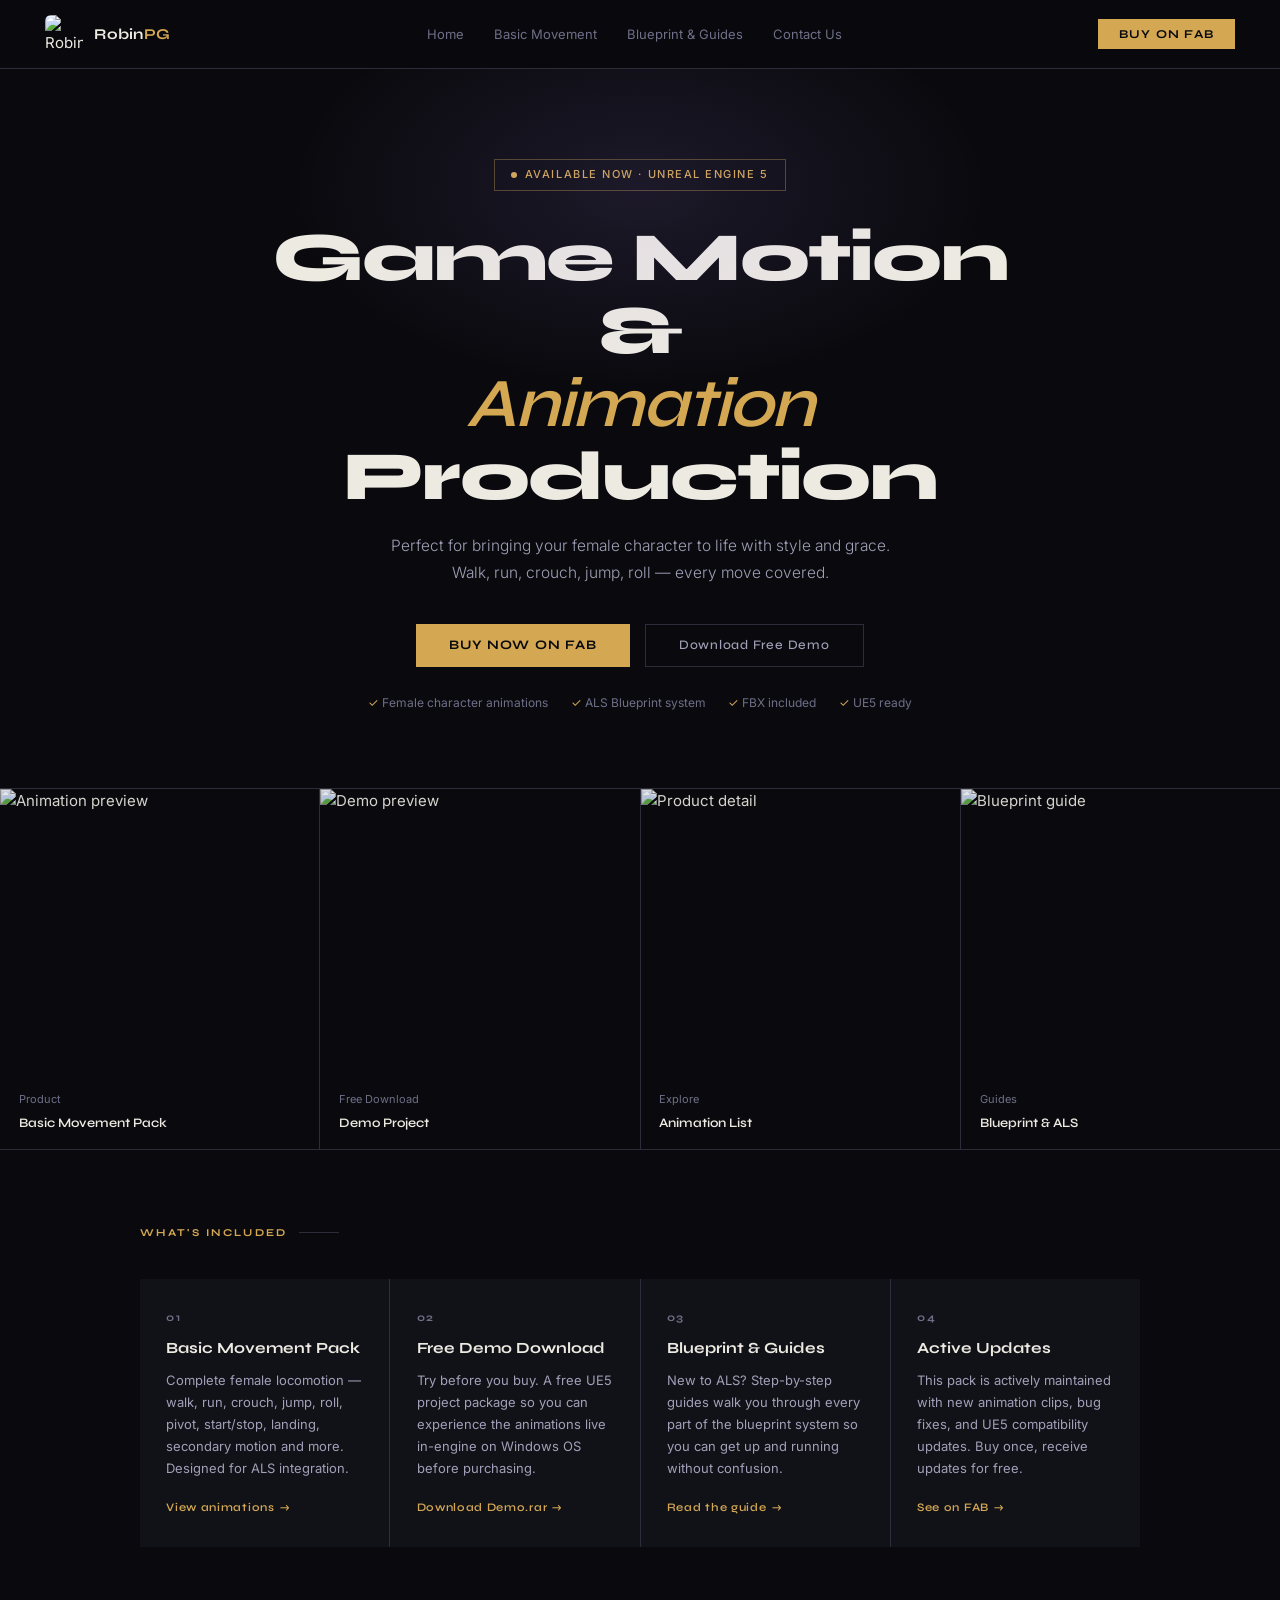
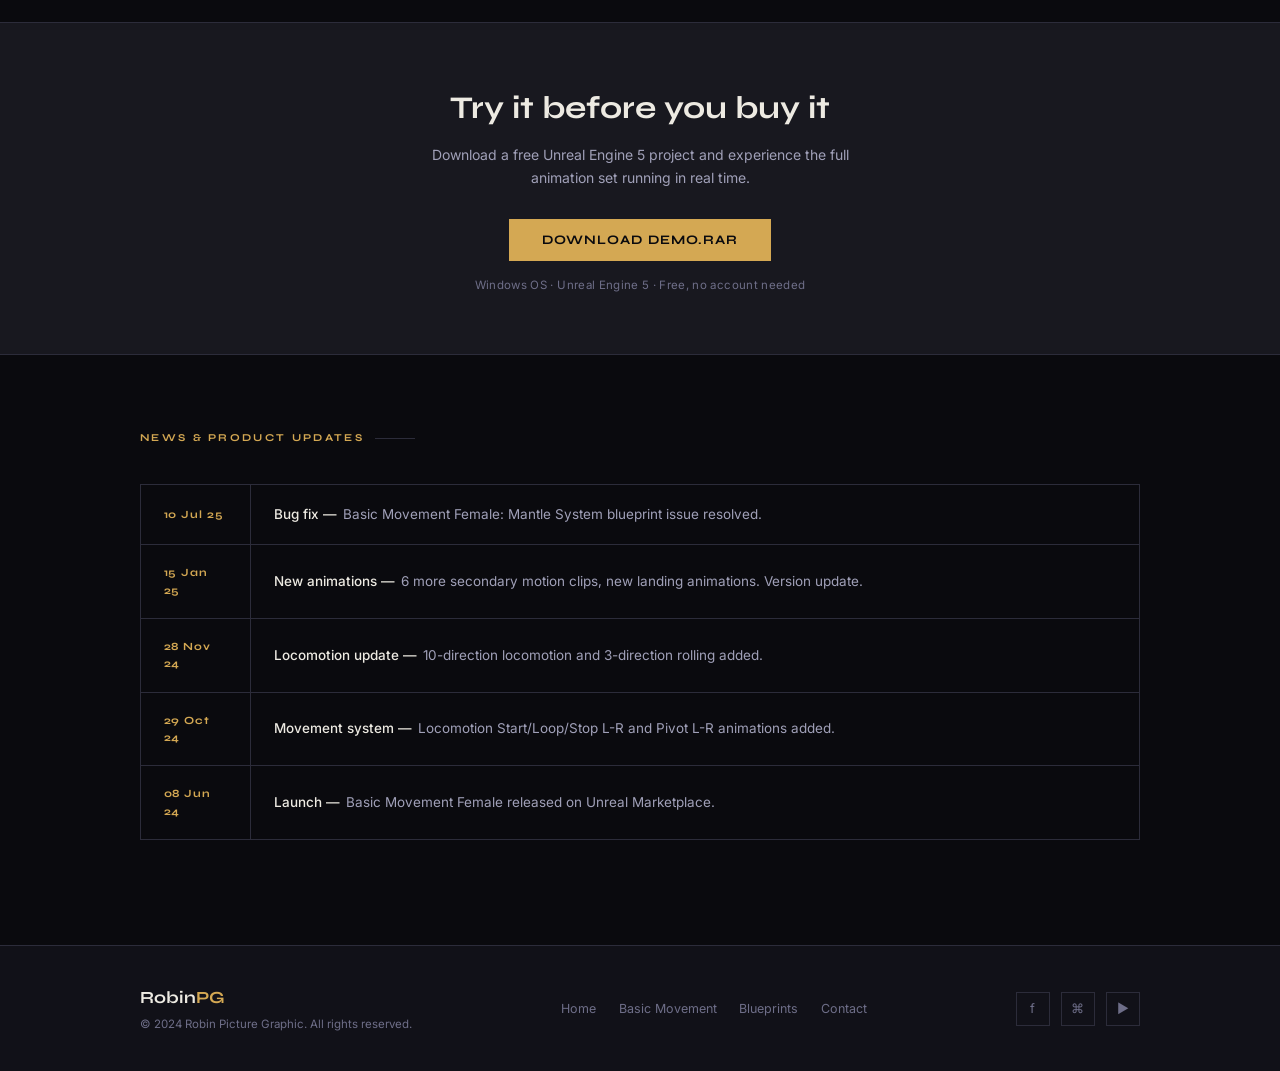
==== index.html @ 4c205e4a "Add files via upload" ====
<!DOCTYPE html>
<html lang="en">
<head>
<meta charset="UTF-8"/>
<meta name="viewport" content="width=device-width,initial-scale=1"/>
<meta name="description" content="RobinPictureGraphic Game motion and animation for Unreal Engine 5. Perfect for bringing your female character to life with style and grace."/>
<meta property="og:title" content="Robin Picture Graphic | Game Animation Production"/>
<meta property="og:description" content="Professional 3D animation packs for Unreal Engine 5. Female character locomotion, ALS blueprint support, FBX included."/>
<title>Robin Picture Graphic | Game Animation Production</title>
<link rel="stylesheet" href="style.css"/>
<link href="https://fonts.googleapis.com/css2?family=Syne:wght@400;600;700;800&family=Inter:wght@300;400;500&display=swap" rel="stylesheet"/>
<style>
*,*::before,*::after{box-sizing:border-box;margin:0;padding:0}
:root{
  --bg:#0A0A0E;
  --s1:#111118;
  --s2:#18181F;
  --s3:#22222C;
  --border:#2C2C3A;
  --text:#EDEAE2;
  --muted:#6E6E88;
  --soft:#A0A0B8;
  --gold:#D4A853;
  --display:'Syne',sans-serif;
  --body:'Inter',sans-serif;
}
html{font-family:var(--body);background:var(--bg);color:var(--text);font-size:15px;line-height:1.6}
a{text-decoration:none;color:inherit}
img{display:block;max-width:100%}

/* NAV */
nav{
  position:sticky;top:0;z-index:200;
  display:flex;align-items:center;justify-content:space-between;
  padding:1rem 3rem;
  background:rgba(10,10,14,0.95);
  border-bottom:1px solid var(--border);
  backdrop-filter:blur(12px);
}
.logo{display:flex;align-items:center;gap:0.75rem}
.logo img{width:38px;height:38px;border-radius:6px;object-fit:cover}
.logo-text{font-family:var(--display);font-size:15px;font-weight:700;letter-spacing:0.02em}
.logo-text span{color:var(--gold)}
.nav-links{display:flex;gap:2rem;font-size:13px;color:var(--muted)}
.nav-links a{transition:color 0.2s}
.nav-links a:hover{color:var(--text)}
.nav-buy{
  font-family:var(--display);font-size:12px;font-weight:700;letter-spacing:0.1em;
  text-transform:uppercase;background:var(--gold);color:#0A0A0E;
  border:none;padding:0.55rem 1.4rem;cursor:pointer;transition:opacity 0.2s;
}
.nav-buy:hover{opacity:0.85}
@media(max-width:768px){
  nav{padding:1rem 1.25rem}
  .nav-links{display:none}
}

/* HERO */
.hero{
  position:relative;overflow:hidden;
  display:flex;flex-direction:column;align-items:center;
  text-align:center;padding:6rem 2rem 5rem;
}
.hero-glow{
  position:absolute;top:-80px;left:50%;transform:translateX(-50%);
  width:700px;height:400px;
  background:radial-gradient(ellipse,rgba(155,127,232,0.13) 0%,transparent 70%);
  pointer-events:none;
}
.hero-chip{
  display:inline-flex;align-items:center;gap:0.5rem;
  font-size:11px;font-weight:500;letter-spacing:0.14em;text-transform:uppercase;
  color:var(--gold);border:1px solid rgba(212,168,83,0.35);
  padding:0.4rem 1.1rem;margin-bottom:2rem;
}
.hero-chip-dot{width:6px;height:6px;background:var(--gold);border-radius:50%;animation:pulse 2s infinite}
@keyframes pulse{0%,100%{opacity:1}50%{opacity:0.4}}
h1{
  font-family:var(--display);
  font-size:clamp(2.4rem,5.5vw,4.6rem);
  font-weight:800;line-height:1.06;letter-spacing:-0.025em;
  max-width:760px;margin-bottom:1.25rem;
}
h1 em{font-style:italic;color:var(--gold);font-weight:600}
.hero-desc{
  font-size:15.5px;color:var(--soft);line-height:1.75;
  max-width:520px;margin:0 auto 2.5rem;font-weight:300;
}
.hero-btns{display:flex;gap:1rem;justify-content:center;flex-wrap:wrap;margin-bottom:1.75rem}
.btn-primary{
  font-family:var(--display);font-size:13px;font-weight:700;letter-spacing:0.08em;
  text-transform:uppercase;background:var(--gold);color:#0A0A0E;
  border:none;padding:0.85rem 2.2rem;cursor:pointer;transition:opacity 0.2s;
}
.btn-primary:hover{opacity:0.82}
.btn-secondary{
  font-family:var(--display);font-size:13px;font-weight:500;letter-spacing:0.06em;
  background:transparent;color:var(--soft);border:1px solid var(--border);
  padding:0.85rem 2.2rem;cursor:pointer;transition:all 0.2s;
}
.btn-secondary:hover{border-color:var(--soft);color:var(--text)}
.hero-tags{display:flex;gap:1.5rem;justify-content:center;flex-wrap:wrap;font-size:12px;color:var(--muted)}
.hero-tags span::before{content:'✓ ';color:var(--gold)}

/* IMAGE STRIP */
.img-strip{
  display:flex;gap:0;
  border-top:1px solid var(--border);border-bottom:1px solid var(--border);
  overflow:hidden;
}
.img-strip-item{
  flex:1;position:relative;overflow:hidden;
  aspect-ratio:2/3;max-height:360px;
}
.img-strip-item img{
  width:100%;height:100%;object-fit:cover;
  filter:saturate(0.85) brightness(0.9);
  transition:transform 0.5s ease,filter 0.3s;
}
.img-strip-item:hover img{transform:scale(1.04);filter:saturate(1) brightness(1)}
.img-strip-item:not(:last-child){border-right:1px solid var(--border)}
.img-strip-label{
  position:absolute;bottom:0;left:0;right:0;
  padding:1.5rem 1.25rem 1rem;
  background:linear-gradient(transparent,rgba(10,10,14,0.88));
  font-family:var(--display);font-size:13px;font-weight:600;color:var(--text);
}
.img-strip-label small{
  display:block;font-size:11px;color:var(--muted);
  font-weight:400;margin-bottom:0.25rem;font-family:var(--body);
}
@media(max-width:600px){
  .img-strip{flex-wrap:wrap}
  .img-strip-item{flex:1 1 50%;max-height:200px}
}

/* SECTIONS */
.section{max-width:1060px;margin:0 auto;padding:5rem 2rem}
.section-eyebrow{
  font-family:var(--display);font-size:10.5px;font-weight:700;
  letter-spacing:0.22em;text-transform:uppercase;color:var(--gold);
  display:flex;align-items:center;gap:0.75rem;margin-bottom:2.5rem;
}
.section-eyebrow::after{content:'';flex:none;width:40px;height:1px;background:var(--border)}

/* CARDS */
.cards{
  display:grid;
  grid-template-columns:repeat(auto-fit,minmax(230px,1fr));
  gap:1px;background:var(--border);
}
.card{
  background:var(--s1);padding:2rem 1.75rem;
  display:flex;flex-direction:column;gap:0.75rem;
  transition:background 0.2s;
}
.card:hover{background:var(--s2)}
.card-num{font-family:var(--display);font-size:11px;font-weight:700;letter-spacing:0.15em;color:var(--muted)}
.card-title{font-family:var(--display);font-size:15.5px;font-weight:700;line-height:1.3}
.card-body{font-size:13px;color:var(--soft);line-height:1.7;flex:1}
.card-cta{
  display:inline-flex;align-items:center;gap:0.35rem;
  font-family:var(--display);font-size:11.5px;font-weight:600;
  letter-spacing:0.06em;color:var(--gold);margin-top:0.5rem;
  transition:gap 0.2s;
}
.card-cta:hover{gap:0.65rem}
.card-cta::after{content:'→'}

/* DEMO STRIP */
.demo-strip{
  background:var(--s2);
  border-top:1px solid var(--border);border-bottom:1px solid var(--border);
  padding:4rem 2rem;text-align:center;
}
.demo-strip h2{
  font-family:var(--display);font-size:clamp(1.6rem,3vw,2.1rem);
  font-weight:700;margin-bottom:0.75rem;
}
.demo-strip p{
  font-size:14px;color:var(--soft);margin-bottom:2rem;
  max-width:420px;margin-left:auto;margin-right:auto;
}
.demo-note{font-size:11.5px;color:var(--muted);margin-top:1rem;letter-spacing:0.03em}

/* NEWS */
.news-grid{border:1px solid var(--border)}
.news-row{
  display:grid;grid-template-columns:110px 1fr;
  border-bottom:1px solid var(--border);
  transition:background 0.15s;
}
.news-row:last-child{border-bottom:none}
.news-row:hover{background:var(--s2)}
.news-date{
  font-family:var(--display);font-size:11px;font-weight:700;
  letter-spacing:0.08em;color:var(--gold);
  padding:1.25rem 1.5rem;border-right:1px solid var(--border);
  display:flex;align-items:center;
}
.news-content{
  padding:1.25rem 1.5rem;font-size:13.5px;
  color:var(--soft);display:flex;align-items:center;
}
.news-content strong{color:var(--text);font-weight:500;margin-right:0.4rem}
@media(max-width:480px){
  .news-row{grid-template-columns:1fr}
  .news-date{border-right:none;border-bottom:1px solid var(--border);padding:0.75rem 1.25rem}
  .news-content{padding:0.75rem 1.25rem}
}

/* FOOTER */
.footer-wrap{border-top:1px solid var(--border);background:var(--s1)}
footer{
  max-width:1060px;margin:0 auto;
  display:flex;align-items:center;justify-content:space-between;flex-wrap:wrap;
  gap:2rem;padding:2.5rem 2rem;
}
.footer-logo{font-family:var(--display);font-size:17px;font-weight:700}
.footer-logo span{color:var(--gold)}
.footer-copy{font-size:11.5px;color:var(--muted);margin-top:0.3rem}
.footer-nav{display:flex;gap:1.5rem;font-size:12.5px;color:var(--muted);flex-wrap:wrap}
.footer-nav a:hover{color:var(--text)}
.footer-socials{display:flex;gap:0.75rem}
.soc{
  width:34px;height:34px;border:1px solid var(--border);
  display:flex;align-items:center;justify-content:center;
  font-size:13px;color:var(--muted);
  transition:border-color 0.2s,color 0.2s;
}
.soc:hover{border-color:var(--gold);color:var(--gold)}
</style>
</head>
<body>

<!-- NAV -->
<nav>
  <div class="logo">
    <img src="https://static.wixstatic.com/media/488316_b3b11ac11bd940b08bc36788330957ce~mv2.png/v1/fill/w_56,h_56,al_c,q_85,usm_0.66_1.00_0.01,enc_avif,quality_auto/logo_RPG2.png" alt="RobinPG logo"/>
    <div class="logo-text">Robin<span>PG</span></div>
  </div>
  <div class="nav-links">
    <a href="#">Home</a>
    <a href="https://oorsupicha.wixsite.com/robinpg/basic-movement">Basic Movement</a>
    <a href="https://oorsupicha.wixsite.com/robinpg/blueprint-and-guides">Blueprint &amp; Guides</a>
    <a href="https://oorsupicha.wixsite.com/robinpg/contact-us">Contact Us</a>
  </div>
  <button class="nav-buy" onclick="window.open('https://www.fab.com/listings/f903e60f-a637-429e-97ec-33722971b1d1','_blank')">Buy on FAB</button>
</nav>

<!-- HERO -->
<div class="hero">
  <div class="hero-glow"></div>
  <div class="hero-chip"><span class="hero-chip-dot"></span>Available Now · Unreal Engine 5</div>
  <h1>Game Motion &amp;<br><em>Animation</em> Production</h1>
  <p class="hero-desc">Perfect for bringing your female character to life with style and grace. Walk, run, crouch, jump, roll — every move covered.</p>
  <div class="hero-btns">
    <button class="btn-primary" onclick="window.open('https://www.fab.com/listings/f903e60f-a637-429e-97ec-33722971b1d1','_blank')">Buy Now on FAB</button>
    <button class="btn-secondary" onclick="window.open('https://drive.google.com/file/d/1ZdaNpgK0gjzgt8y84PpmEABGJRZmM4BS/view?usp=sharing','_blank')">Download Free Demo</button>
  </div>
  <div class="hero-tags">
    <span>Female character animations</span>
    <span>ALS Blueprint system</span>
    <span>FBX included</span>
    <span>UE5 ready</span>
  </div>
</div>

<!-- IMAGE STRIP -->
<div class="img-strip">
  <div class="img-strip-item">
    <img src="https://static.wixstatic.com/media/488316_181d88b80de443e38e8d1ba284f438f4~mv2.png/v1/fill/w_550,h_307,al_c,q_85,usm_0.66_1.00_0.01,enc_avif,quality_auto/488316_181d88b80de443e38e8d1ba284f438f4~mv2.png" alt="Animation preview"/>
    <div class="img-strip-label"><small>Product</small>Basic Movement Pack</div>
  </div>
  <div class="img-strip-item">
    <img src="https://static.wixstatic.com/media/488316_f978b1016e4345289bfbb3eeb888606a~mv2.jpg/v1/crop/x_628,y_0,w_860,h_1080/fill/w_302,h_462,al_c,q_80,usm_0.66_1.00_0.01,enc_avif,quality_auto/pic00-2.jpg" alt="Demo preview"/>
    <div class="img-strip-label"><small>Free Download</small>Demo Project</div>
  </div>
  <div class="img-strip-item">
    <img src="https://static.wixstatic.com/media/488316_32810562351c4e7c95b2864ee996c049~mv2.png/v1/crop/x_736,y_122,w_538,h_676/fill/w_302,h_462,al_c,q_85,usm_0.66_1.00_0.01,enc_avif,quality_auto/pic01-2.png" alt="Product detail"/>
    <div class="img-strip-label"><small>Explore</small>Animation List</div>
  </div>
  <div class="img-strip-item">
    <img src="https://static.wixstatic.com/media/488316_c382072b912c4fbcb1129ee460ebbb0b~mv2.png/v1/crop/x_862,y_0,w_860,h_1080/fill/w_302,h_462,al_c,q_85,usm_0.66_1.00_0.01,enc_avif,quality_auto/pic02-2.png" alt="Blueprint guide"/>
    <div class="img-strip-label"><small>Guides</small>Blueprint &amp; ALS</div>
  </div>
</div>

<!-- FEATURE CARDS -->
<div class="section">
  <div class="section-eyebrow">What's included</div>
  <div class="cards">
    <div class="card">
      <div class="card-num">01</div>
      <div class="card-title">Basic Movement Pack</div>
      <div class="card-body">Complete female locomotion — walk, run, crouch, jump, roll, pivot, start/stop, landing, secondary motion and more. Designed for ALS integration.</div>
      <a class="card-cta" href="https://oorsupicha.wixsite.com/robinpg/basic-movement">View animations</a>
    </div>
    <div class="card">
      <div class="card-num">02</div>
      <div class="card-title">Free Demo Download</div>
      <div class="card-body">Try before you buy. A free UE5 project package so you can experience the animations live in-engine on Windows OS before purchasing.</div>
      <a class="card-cta" href="https://drive.google.com/file/d/1ZdaNpgK0gjzgt8y84PpmEABGJRZmM4BS/view?usp=sharing">Download Demo.rar</a>
    </div>
    <div class="card">
      <div class="card-num">03</div>
      <div class="card-title">Blueprint &amp; Guides</div>
      <div class="card-body">New to ALS? Step-by-step guides walk you through every part of the blueprint system so you can get up and running without confusion.</div>
      <a class="card-cta" href="https://oorsupicha.wixsite.com/robinpg/blueprint-and-guides">Read the guide</a>
    </div>
    <div class="card">
      <div class="card-num">04</div>
      <div class="card-title">Active Updates</div>
      <div class="card-body">This pack is actively maintained with new animation clips, bug fixes, and UE5 compatibility updates. Buy once, receive updates for free.</div>
      <a class="card-cta" href="https://www.fab.com/listings/f903e60f-a637-429e-97ec-33722971b1d1">See on FAB</a>
    </div>
  </div>
</div>

<!-- DEMO CTA -->
<div class="demo-strip">
  <h2>Try it before you buy it</h2>
  <p>Download a free Unreal Engine 5 project and experience the full animation set running in real time.</p>
  <button class="btn-primary" onclick="window.open('https://drive.google.com/file/d/1ZdaNpgK0gjzgt8y84PpmEABGJRZmM4BS/view?usp=sharing','_blank')">Download Demo.rar</button>
  <div class="demo-note">Windows OS · Unreal Engine 5 · Free, no account needed</div>
</div>

<!-- NEWS -->
<div class="section">
  <div class="section-eyebrow">News &amp; Product Updates</div>
  <div class="news-grid">
    <div class="news-row">
      <div class="news-date">10 Jul 25</div>
      <div class="news-content"><strong>Bug fix —</strong> Basic Movement Female: Mantle System blueprint issue resolved.</div>
    </div>
    <div class="news-row">
      <div class="news-date">15 Jan 25</div>
      <div class="news-content"><strong>New animations —</strong> 6 more secondary motion clips, new landing animations. Version update.</div>
    </div>
    <div class="news-row">
      <div class="news-date">28 Nov 24</div>
      <div class="news-content"><strong>Locomotion update —</strong> 10-direction locomotion and 3-direction rolling added.</div>
    </div>
    <div class="news-row">
      <div class="news-date">29 Oct 24</div>
      <div class="news-content"><strong>Movement system —</strong> Locomotion Start/Loop/Stop L-R and Pivot L-R animations added.</div>
    </div>
    <div class="news-row">
      <div class="news-date">08 Jun 24</div>
      <div class="news-content"><strong>Launch —</strong> Basic Movement Female released on Unreal Marketplace.</div>
    </div>
  </div>
</div>

<!-- FOOTER -->
<div class="footer-wrap">
  <footer>
    <div>
      <div class="footer-logo">Robin<span>PG</span></div>
      <div class="footer-copy">© 2024 Robin Picture Graphic. All rights reserved.</div>
    </div>
    <div class="footer-nav">
      <a href="#">Home</a>
      <a href="https://oorsupicha.wixsite.com/robinpg/basic-movement">Basic Movement</a>
      <a href="https://oorsupicha.wixsite.com/robinpg/blueprint-and-guides">Blueprints</a>
      <a href="https://oorsupicha.wixsite.com/robinpg/contact-us">Contact</a>
    </div>
    <div class="footer-socials">
      <a class="soc" href="https://www.facebook.com/RobinPictureGraphic" target="_blank" title="Facebook">f</a>
      <a class="soc" href="https://discord.gg/TkSjBUFa" target="_blank" title="Discord">⌘</a>
      <a class="soc" href="https://www.youtube.com/@RobinPG" target="_blank" title="YouTube">▶</a>
    </div>
  </footer>
</div>

</body>
</html>
---- style.css ----
/* ── RobinPG Shared Styles ── */
@import url('https://fonts.googleapis.com/css2?family=Syne:wght@400;600;700;800&family=Inter:wght@300;400;500&display=swap');

*,*::before,*::after{box-sizing:border-box;margin:0;padding:0}
:root{
  --bg:#0A0A0E;
  --s1:#111118;
  --s2:#18181F;
  --s3:#22222C;
  --border:#2C2C3A;
  --text:#EDEAE2;
  --muted:#6E6E88;
  --soft:#A0A0B8;
  --gold:#D4A853;
  --display:'Syne',sans-serif;
  --body:'Inter',sans-serif;
}
html{font-family:var(--body);background:var(--bg);color:var(--text);font-size:15px;line-height:1.6;scroll-behavior:smooth}
a{text-decoration:none;color:inherit}
img{display:block;max-width:100%}

/* ── NAV ── */
nav{
  position:sticky;top:0;z-index:200;
  display:flex;align-items:center;justify-content:space-between;
  padding:1rem 3rem;
  background:rgba(10,10,14,0.95);
  border-bottom:1px solid var(--border);
  backdrop-filter:blur(12px);
}
.logo{display:flex;align-items:center;gap:0.75rem}
.logo img{width:38px;height:38px;border-radius:6px;object-fit:cover}
.logo-text{font-family:var(--display);font-size:15px;font-weight:700;letter-spacing:0.02em}
.logo-text span{color:var(--gold)}
.nav-links{display:flex;gap:2rem;font-size:13px;color:var(--muted)}
.nav-links a{transition:color 0.2s}
.nav-links a:hover,.nav-links a.active{color:var(--text)}
.nav-links a.active{color:var(--gold)}
.nav-buy{
  font-family:var(--display);font-size:12px;font-weight:700;letter-spacing:0.1em;
  text-transform:uppercase;background:var(--gold);color:#0A0A0E;
  border:none;padding:0.55rem 1.4rem;cursor:pointer;transition:opacity 0.2s;
}
.nav-buy:hover{opacity:0.85}

/* ── PAGE HEADER ── */
.page-header{
  padding:4rem 3rem 3rem;border-bottom:1px solid var(--border);
  max-width:1060px;margin:0 auto;
}
.page-eyebrow{
  font-family:var(--display);font-size:10.5px;font-weight:700;
  letter-spacing:0.22em;text-transform:uppercase;color:var(--gold);
  display:flex;align-items:center;gap:0.75rem;margin-bottom:1rem;
}
.page-eyebrow::after{content:'';flex:none;width:40px;height:1px;background:var(--border)}
.page-title{font-family:var(--display);font-size:clamp(2rem,4vw,3rem);font-weight:800;line-height:1.1;margin-bottom:1rem}
.page-desc{font-size:15px;color:var(--soft);line-height:1.75;max-width:640px;font-weight:300}

/* ── SECTION ── */
.section{max-width:1060px;margin:0 auto;padding:4rem 3rem}
.section-eyebrow{
  font-family:var(--display);font-size:10.5px;font-weight:700;
  letter-spacing:0.22em;text-transform:uppercase;color:var(--gold);
  display:flex;align-items:center;gap:0.75rem;margin-bottom:2rem;
}
.section-eyebrow::after{content:'';flex:none;width:40px;height:1px;background:var(--border)}

/* ── BUTTONS ── */
.btn-primary{
  display:inline-block;
  font-family:var(--display);font-size:13px;font-weight:700;letter-spacing:0.08em;
  text-transform:uppercase;background:var(--gold);color:#0A0A0E;
  border:none;padding:0.85rem 2rem;cursor:pointer;transition:opacity 0.2s;
}
.btn-primary:hover{opacity:0.82}
.btn-secondary{
  display:inline-block;
  font-family:var(--display);font-size:13px;font-weight:500;letter-spacing:0.06em;
  background:transparent;color:var(--soft);border:1px solid var(--border);
  padding:0.85rem 2rem;cursor:pointer;transition:all 0.2s;
}
.btn-secondary:hover{border-color:var(--soft);color:var(--text)}
.btn-ghost{
  display:inline-flex;align-items:center;gap:0.4rem;
  font-family:var(--display);font-size:12px;font-weight:600;letter-spacing:0.06em;
  color:var(--gold);cursor:pointer;transition:gap 0.2s;
}
.btn-ghost:hover{gap:0.65rem}
.btn-ghost::after{content:'→'}

/* ── FOOTER ── */
.footer-wrap{border-top:1px solid var(--border);background:var(--s1);margin-top:2rem}
footer{
  max-width:1060px;margin:0 auto;
  display:flex;align-items:center;justify-content:space-between;flex-wrap:wrap;
  gap:2rem;padding:2.5rem 3rem;
}
.footer-logo{font-family:var(--display);font-size:17px;font-weight:700}
.footer-logo span{color:var(--gold)}
.footer-copy{font-size:11.5px;color:var(--muted);margin-top:0.3rem}
.footer-nav{display:flex;gap:1.5rem;font-size:12.5px;color:var(--muted);flex-wrap:wrap}
.footer-nav a:hover{color:var(--text)}
.footer-socials{display:flex;gap:0.75rem}
.soc{
  width:34px;height:34px;border:1px solid var(--border);
  display:flex;align-items:center;justify-content:center;
  font-size:13px;color:var(--muted);transition:border-color 0.2s,color 0.2s;
}
.soc:hover{border-color:var(--gold);color:var(--gold)}

/* ── RESPONSIVE ── */
@media(max-width:768px){
  nav{padding:1rem 1.25rem}
  .nav-links{display:none}
  .page-header,.section{padding-left:1.25rem;padding-right:1.25rem}
  footer{padding:2rem 1.25rem}
  .footer-nav{display:none}
}
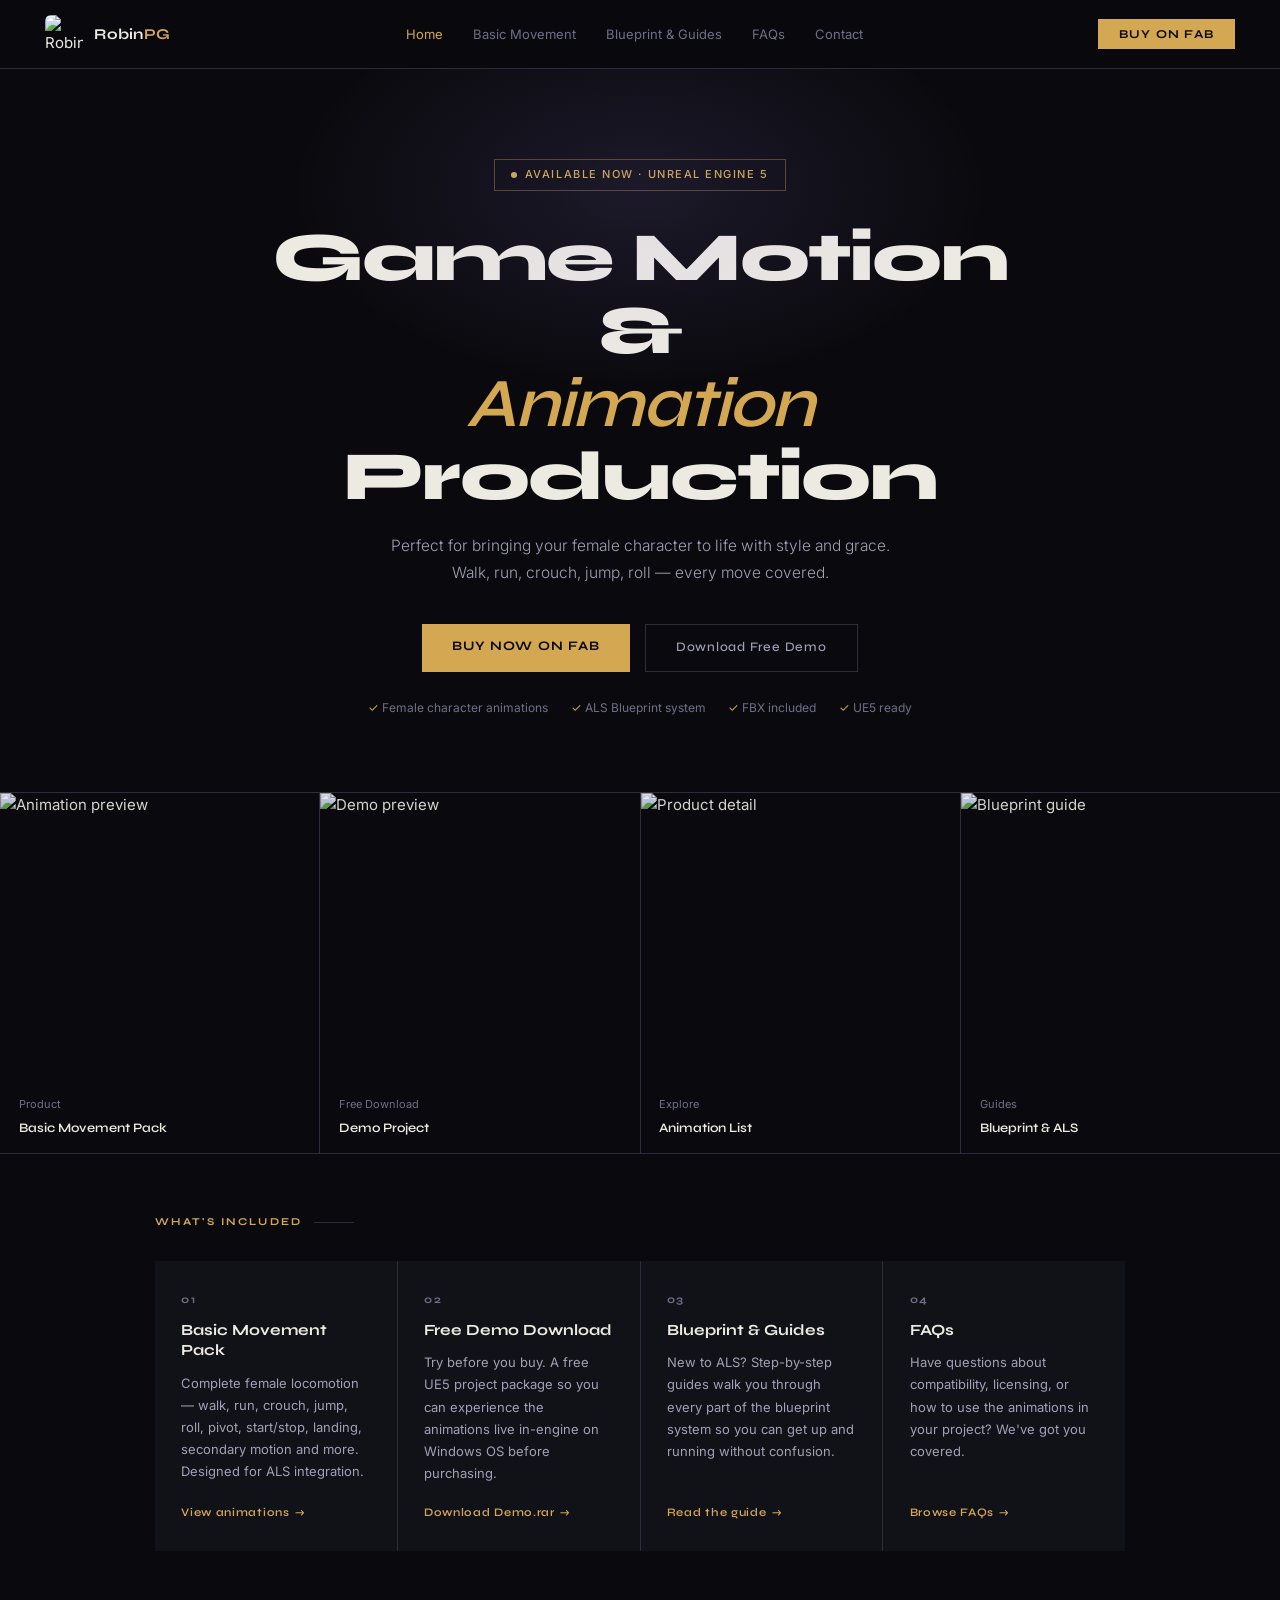
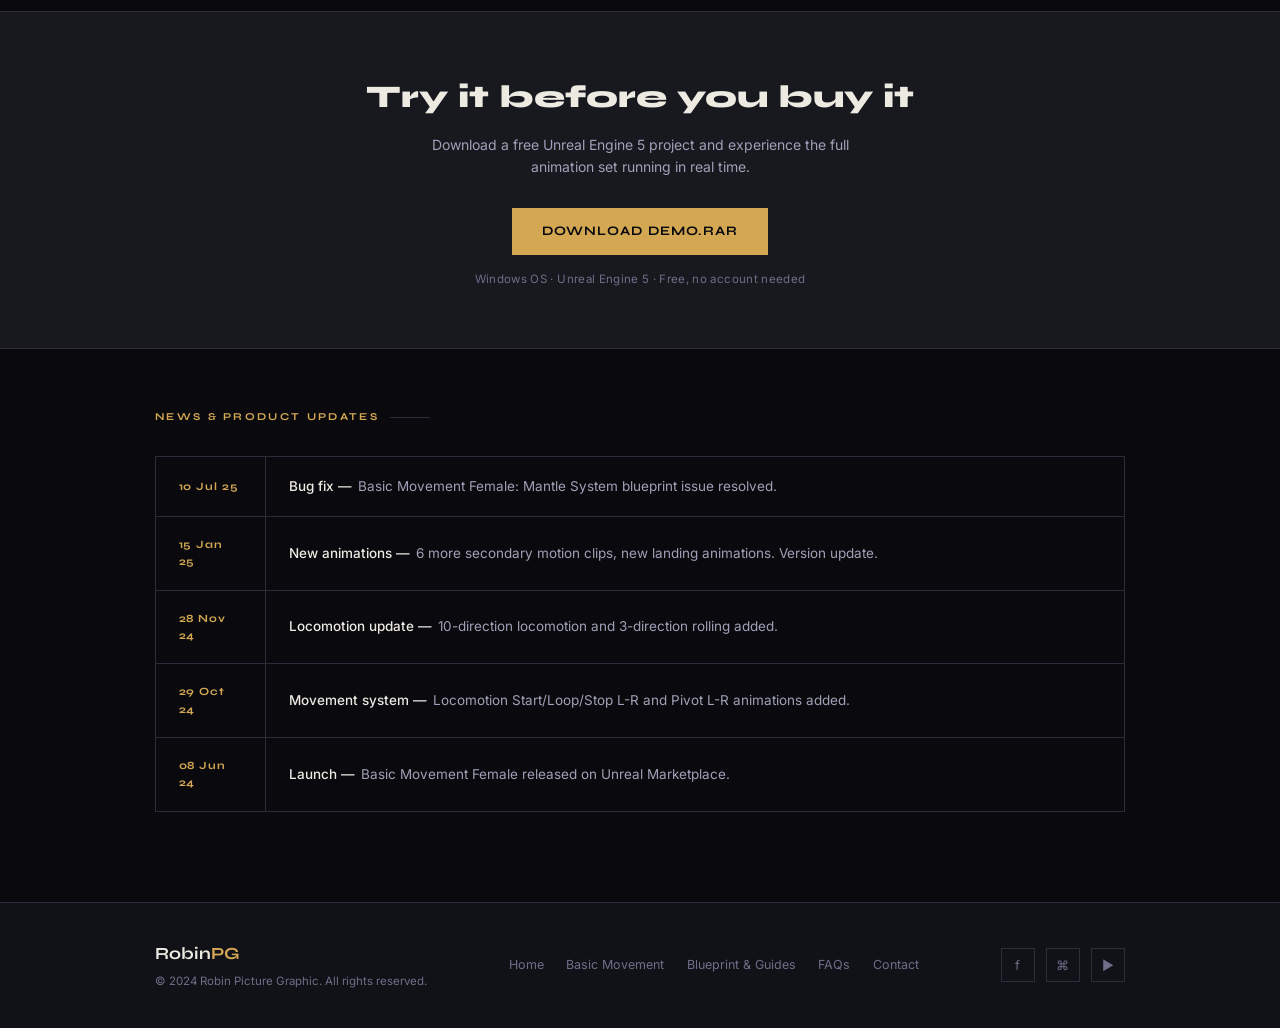
==== commit 1601752c: "Update index.html" ====
--- a/index.html
+++ b/index.html
@@ -8,53 +8,7 @@
 <meta property="og:description" content="Professional 3D animation packs for Unreal Engine 5. Female character locomotion, ALS blueprint support, FBX included."/>
 <title>Robin Picture Graphic | Game Animation Production</title>
 <link rel="stylesheet" href="style.css"/>
-<link href="https://fonts.googleapis.com/css2?family=Syne:wght@400;600;700;800&family=Inter:wght@300;400;500&display=swap" rel="stylesheet"/>
 <style>
-*,*::before,*::after{box-sizing:border-box;margin:0;padding:0}
-:root{
-  --bg:#0A0A0E;
-  --s1:#111118;
-  --s2:#18181F;
-  --s3:#22222C;
-  --border:#2C2C3A;
-  --text:#EDEAE2;
-  --muted:#6E6E88;
-  --soft:#A0A0B8;
-  --gold:#D4A853;
-  --display:'Syne',sans-serif;
-  --body:'Inter',sans-serif;
-}
-html{font-family:var(--body);background:var(--bg);color:var(--text);font-size:15px;line-height:1.6}
-a{text-decoration:none;color:inherit}
-img{display:block;max-width:100%}
-
-/* NAV */
-nav{
-  position:sticky;top:0;z-index:200;
-  display:flex;align-items:center;justify-content:space-between;
-  padding:1rem 3rem;
-  background:rgba(10,10,14,0.95);
-  border-bottom:1px solid var(--border);
-  backdrop-filter:blur(12px);
-}
-.logo{display:flex;align-items:center;gap:0.75rem}
-.logo img{width:38px;height:38px;border-radius:6px;object-fit:cover}
-.logo-text{font-family:var(--display);font-size:15px;font-weight:700;letter-spacing:0.02em}
-.logo-text span{color:var(--gold)}
-.nav-links{display:flex;gap:2rem;font-size:13px;color:var(--muted)}
-.nav-links a{transition:color 0.2s}
-.nav-links a:hover{color:var(--text)}
-.nav-buy{
-  font-family:var(--display);font-size:12px;font-weight:700;letter-spacing:0.1em;
-  text-transform:uppercase;background:var(--gold);color:#0A0A0E;
-  border:none;padding:0.55rem 1.4rem;cursor:pointer;transition:opacity 0.2s;
-}
-.nav-buy:hover{opacity:0.85}
-@media(max-width:768px){
-  nav{padding:1rem 1.25rem}
-  .nav-links{display:none}
-}
-
 /* HERO */
 .hero{
   position:relative;overflow:hidden;
@@ -87,18 +41,6 @@
   max-width:520px;margin:0 auto 2.5rem;font-weight:300;
 }
 .hero-btns{display:flex;gap:1rem;justify-content:center;flex-wrap:wrap;margin-bottom:1.75rem}
-.btn-primary{
-  font-family:var(--display);font-size:13px;font-weight:700;letter-spacing:0.08em;
-  text-transform:uppercase;background:var(--gold);color:#0A0A0E;
-  border:none;padding:0.85rem 2.2rem;cursor:pointer;transition:opacity 0.2s;
-}
-.btn-primary:hover{opacity:0.82}
-.btn-secondary{
-  font-family:var(--display);font-size:13px;font-weight:500;letter-spacing:0.06em;
-  background:transparent;color:var(--soft);border:1px solid var(--border);
-  padding:0.85rem 2.2rem;cursor:pointer;transition:all 0.2s;
-}
-.btn-secondary:hover{border-color:var(--soft);color:var(--text)}
 .hero-tags{display:flex;gap:1.5rem;justify-content:center;flex-wrap:wrap;font-size:12px;color:var(--muted)}
 .hero-tags span::before{content:'✓ ';color:var(--gold)}
 
@@ -110,7 +52,7 @@
 }
 .img-strip-item{
   flex:1;position:relative;overflow:hidden;
-  aspect-ratio:2/3;max-height:360px;
+  aspect-ratio:2/3;max-height:360px;cursor:pointer;
 }
 .img-strip-item img{
   width:100%;height:100%;object-fit:cover;
@@ -129,19 +71,6 @@
   display:block;font-size:11px;color:var(--muted);
   font-weight:400;margin-bottom:0.25rem;font-family:var(--body);
 }
-@media(max-width:600px){
-  .img-strip{flex-wrap:wrap}
-  .img-strip-item{flex:1 1 50%;max-height:200px}
-}
-
-/* SECTIONS */
-.section{max-width:1060px;margin:0 auto;padding:5rem 2rem}
-.section-eyebrow{
-  font-family:var(--display);font-size:10.5px;font-weight:700;
-  letter-spacing:0.22em;text-transform:uppercase;color:var(--gold);
-  display:flex;align-items:center;gap:0.75rem;margin-bottom:2.5rem;
-}
-.section-eyebrow::after{content:'';flex:none;width:40px;height:1px;background:var(--border)}
 
 /* CARDS */
 .cards{
@@ -175,7 +104,7 @@
 }
 .demo-strip h2{
   font-family:var(--display);font-size:clamp(1.6rem,3vw,2.1rem);
-  font-weight:700;margin-bottom:0.75rem;
+  font-weight:800;margin-bottom:0.75rem;
 }
 .demo-strip p{
   font-size:14px;color:var(--soft);margin-bottom:2rem;
@@ -207,46 +136,13 @@
   .news-row{grid-template-columns:1fr}
   .news-date{border-right:none;border-bottom:1px solid var(--border);padding:0.75rem 1.25rem}
   .news-content{padding:0.75rem 1.25rem}
-}
-
-/* FOOTER */
-.footer-wrap{border-top:1px solid var(--border);background:var(--s1)}
-footer{
-  max-width:1060px;margin:0 auto;
-  display:flex;align-items:center;justify-content:space-between;flex-wrap:wrap;
-  gap:2rem;padding:2.5rem 2rem;
-}
-.footer-logo{font-family:var(--display);font-size:17px;font-weight:700}
-.footer-logo span{color:var(--gold)}
-.footer-copy{font-size:11.5px;color:var(--muted);margin-top:0.3rem}
-.footer-nav{display:flex;gap:1.5rem;font-size:12.5px;color:var(--muted);flex-wrap:wrap}
-.footer-nav a:hover{color:var(--text)}
-.footer-socials{display:flex;gap:0.75rem}
-.soc{
-  width:34px;height:34px;border:1px solid var(--border);
-  display:flex;align-items:center;justify-content:center;
-  font-size:13px;color:var(--muted);
-  transition:border-color 0.2s,color 0.2s;
-}
-.soc:hover{border-color:var(--gold);color:var(--gold)}
+  .img-strip{flex-wrap:wrap}
+  .img-strip-item{flex:1 1 50%;max-height:200px}
+}
 </style>
 </head>
 <body>
-
-<!-- NAV -->
-<nav>
-  <div class="logo">
-    <img src="https://static.wixstatic.com/media/488316_b3b11ac11bd940b08bc36788330957ce~mv2.png/v1/fill/w_56,h_56,al_c,q_85,usm_0.66_1.00_0.01,enc_avif,quality_auto/logo_RPG2.png" alt="RobinPG logo"/>
-    <div class="logo-text">Robin<span>PG</span></div>
-  </div>
-  <div class="nav-links">
-    <a href="#">Home</a>
-    <a href="https://oorsupicha.wixsite.com/robinpg/basic-movement">Basic Movement</a>
-    <a href="https://oorsupicha.wixsite.com/robinpg/blueprint-and-guides">Blueprint &amp; Guides</a>
-    <a href="https://oorsupicha.wixsite.com/robinpg/contact-us">Contact Us</a>
-  </div>
-  <button class="nav-buy" onclick="window.open('https://www.fab.com/listings/f903e60f-a637-429e-97ec-33722971b1d1','_blank')">Buy on FAB</button>
-</nav>
+<div id="nav-placeholder"></div>
 
 <!-- HERO -->
 <div class="hero">
@@ -255,8 +151,8 @@
   <h1>Game Motion &amp;<br><em>Animation</em> Production</h1>
   <p class="hero-desc">Perfect for bringing your female character to life with style and grace. Walk, run, crouch, jump, roll — every move covered.</p>
   <div class="hero-btns">
-    <button class="btn-primary" onclick="window.open('https://www.fab.com/listings/f903e60f-a637-429e-97ec-33722971b1d1','_blank')">Buy Now on FAB</button>
-    <button class="btn-secondary" onclick="window.open('https://drive.google.com/file/d/1ZdaNpgK0gjzgt8y84PpmEABGJRZmM4BS/view?usp=sharing','_blank')">Download Free Demo</button>
+    <a class="btn-primary" href="https://www.fab.com/listings/f903e60f-a637-429e-97ec-33722971b1d1" target="_blank">Buy Now on FAB</a>
+    <a class="btn-secondary" href="https://drive.google.com/file/d/1ZdaNpgK0gjzgt8y84PpmEABGJRZmM4BS/view?usp=sharing" target="_blank">Download Free Demo</a>
   </div>
   <div class="hero-tags">
     <span>Female character animations</span>
@@ -268,22 +164,22 @@
 
 <!-- IMAGE STRIP -->
 <div class="img-strip">
-  <div class="img-strip-item">
+  <a class="img-strip-item" href="basic-movement.html">
     <img src="https://static.wixstatic.com/media/488316_181d88b80de443e38e8d1ba284f438f4~mv2.png/v1/fill/w_550,h_307,al_c,q_85,usm_0.66_1.00_0.01,enc_avif,quality_auto/488316_181d88b80de443e38e8d1ba284f438f4~mv2.png" alt="Animation preview"/>
     <div class="img-strip-label"><small>Product</small>Basic Movement Pack</div>
-  </div>
-  <div class="img-strip-item">
+  </a>
+  <a class="img-strip-item" href="https://drive.google.com/file/d/1ZdaNpgK0gjzgt8y84PpmEABGJRZmM4BS/view?usp=sharing" target="_blank">
     <img src="https://static.wixstatic.com/media/488316_f978b1016e4345289bfbb3eeb888606a~mv2.jpg/v1/crop/x_628,y_0,w_860,h_1080/fill/w_302,h_462,al_c,q_80,usm_0.66_1.00_0.01,enc_avif,quality_auto/pic00-2.jpg" alt="Demo preview"/>
     <div class="img-strip-label"><small>Free Download</small>Demo Project</div>
-  </div>
-  <div class="img-strip-item">
+  </a>
+  <a class="img-strip-item" href="basic-movement.html">
     <img src="https://static.wixstatic.com/media/488316_32810562351c4e7c95b2864ee996c049~mv2.png/v1/crop/x_736,y_122,w_538,h_676/fill/w_302,h_462,al_c,q_85,usm_0.66_1.00_0.01,enc_avif,quality_auto/pic01-2.png" alt="Product detail"/>
     <div class="img-strip-label"><small>Explore</small>Animation List</div>
-  </div>
-  <div class="img-strip-item">
+  </a>
+  <a class="img-strip-item" href="blueprint-guides.html">
     <img src="https://static.wixstatic.com/media/488316_c382072b912c4fbcb1129ee460ebbb0b~mv2.png/v1/crop/x_862,y_0,w_860,h_1080/fill/w_302,h_462,al_c,q_85,usm_0.66_1.00_0.01,enc_avif,quality_auto/pic02-2.png" alt="Blueprint guide"/>
     <div class="img-strip-label"><small>Guides</small>Blueprint &amp; ALS</div>
-  </div>
+  </a>
 </div>
 
 <!-- FEATURE CARDS -->
@@ -294,25 +190,25 @@
       <div class="card-num">01</div>
       <div class="card-title">Basic Movement Pack</div>
       <div class="card-body">Complete female locomotion — walk, run, crouch, jump, roll, pivot, start/stop, landing, secondary motion and more. Designed for ALS integration.</div>
-      <a class="card-cta" href="https://oorsupicha.wixsite.com/robinpg/basic-movement">View animations</a>
+      <a class="card-cta" href="basic-movement.html">View animations</a>
     </div>
     <div class="card">
       <div class="card-num">02</div>
       <div class="card-title">Free Demo Download</div>
       <div class="card-body">Try before you buy. A free UE5 project package so you can experience the animations live in-engine on Windows OS before purchasing.</div>
-      <a class="card-cta" href="https://drive.google.com/file/d/1ZdaNpgK0gjzgt8y84PpmEABGJRZmM4BS/view?usp=sharing">Download Demo.rar</a>
+      <a class="card-cta" href="https://drive.google.com/file/d/1ZdaNpgK0gjzgt8y84PpmEABGJRZmM4BS/view?usp=sharing" target="_blank">Download Demo.rar</a>
     </div>
     <div class="card">
       <div class="card-num">03</div>
       <div class="card-title">Blueprint &amp; Guides</div>
       <div class="card-body">New to ALS? Step-by-step guides walk you through every part of the blueprint system so you can get up and running without confusion.</div>
-      <a class="card-cta" href="https://oorsupicha.wixsite.com/robinpg/blueprint-and-guides">Read the guide</a>
+      <a class="card-cta" href="blueprint-guides.html">Read the guide</a>
     </div>
     <div class="card">
       <div class="card-num">04</div>
-      <div class="card-title">Active Updates</div>
-      <div class="card-body">This pack is actively maintained with new animation clips, bug fixes, and UE5 compatibility updates. Buy once, receive updates for free.</div>
-      <a class="card-cta" href="https://www.fab.com/listings/f903e60f-a637-429e-97ec-33722971b1d1">See on FAB</a>
+      <div class="card-title">FAQs</div>
+      <div class="card-body">Have questions about compatibility, licensing, or how to use the animations in your project? We've got you covered.</div>
+      <a class="card-cta" href="faqs.html">Browse FAQs</a>
     </div>
   </div>
 </div>
@@ -321,7 +217,7 @@
 <div class="demo-strip">
   <h2>Try it before you buy it</h2>
   <p>Download a free Unreal Engine 5 project and experience the full animation set running in real time.</p>
-  <button class="btn-primary" onclick="window.open('https://drive.google.com/file/d/1ZdaNpgK0gjzgt8y84PpmEABGJRZmM4BS/view?usp=sharing','_blank')">Download Demo.rar</button>
+  <a class="btn-primary" href="https://drive.google.com/file/d/1ZdaNpgK0gjzgt8y84PpmEABGJRZmM4BS/view?usp=sharing" target="_blank">Download Demo.rar</a>
   <div class="demo-note">Windows OS · Unreal Engine 5 · Free, no account needed</div>
 </div>
 
@@ -352,26 +248,7 @@
   </div>
 </div>
 
-<!-- FOOTER -->
-<div class="footer-wrap">
-  <footer>
-    <div>
-      <div class="footer-logo">Robin<span>PG</span></div>
-      <div class="footer-copy">© 2024 Robin Picture Graphic. All rights reserved.</div>
-    </div>
-    <div class="footer-nav">
-      <a href="#">Home</a>
-      <a href="https://oorsupicha.wixsite.com/robinpg/basic-movement">Basic Movement</a>
-      <a href="https://oorsupicha.wixsite.com/robinpg/blueprint-and-guides">Blueprints</a>
-      <a href="https://oorsupicha.wixsite.com/robinpg/contact-us">Contact</a>
-    </div>
-    <div class="footer-socials">
-      <a class="soc" href="https://www.facebook.com/RobinPictureGraphic" target="_blank" title="Facebook">f</a>
-      <a class="soc" href="https://discord.gg/TkSjBUFa" target="_blank" title="Discord">⌘</a>
-      <a class="soc" href="https://www.youtube.com/@RobinPG" target="_blank" title="YouTube">▶</a>
-    </div>
-  </footer>
-</div>
-
+<div id="footer-placeholder"></div>
+<script src="nav.js"></script>
 </body>
 </html>
